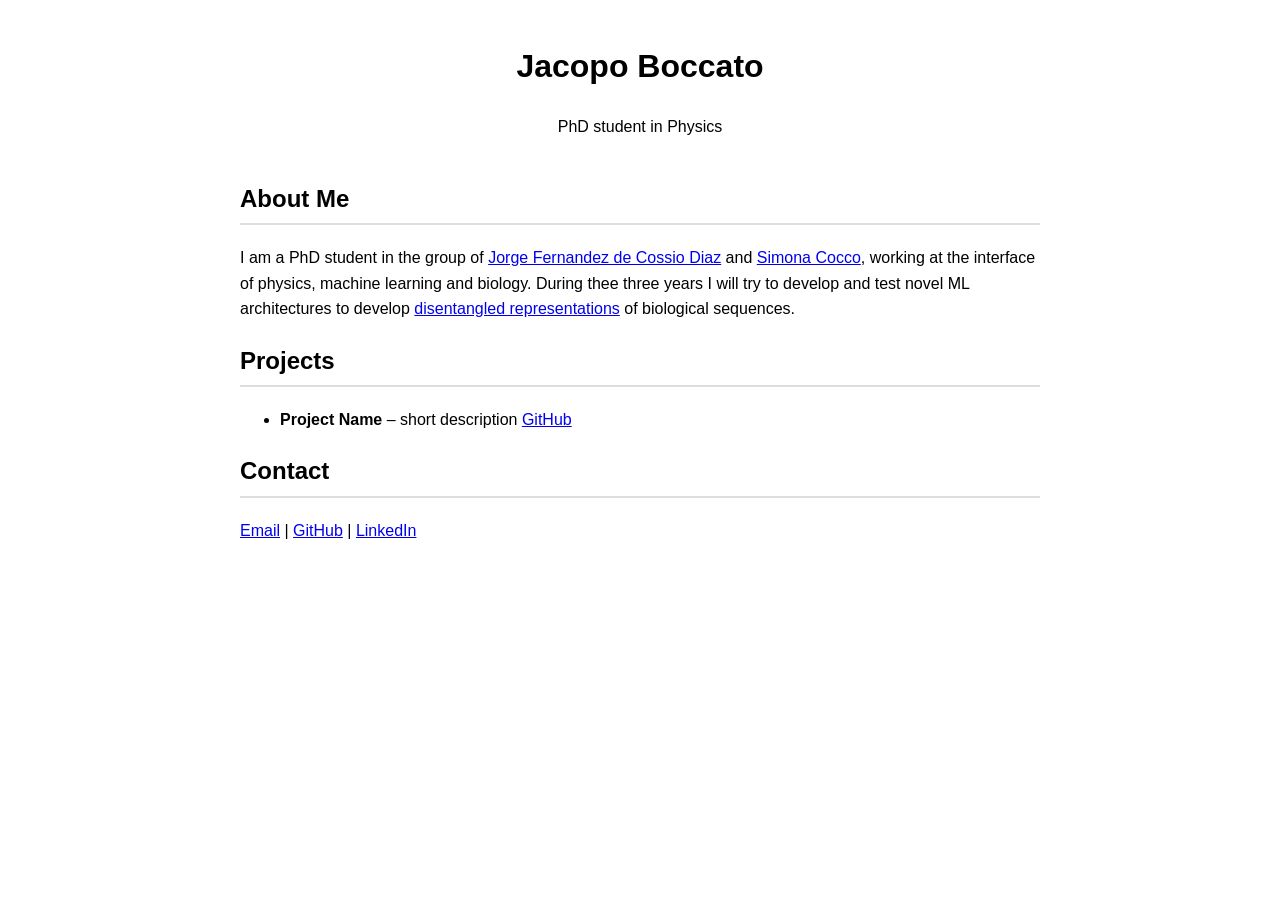
==== index.html @ 8d4b4352 "Fix email link to use 'mailto:' protocol" ====
<!DOCTYPE html>
<html lang="en">
<head>
  <meta charset="UTF-8">
  <title>presentation</title>
  <link rel="stylesheet" href="style.css">
</head>
<body>

  <header>
    <h1>Jacopo Boccato</h1>
    <p>PhD student in Physics</p>
  </header>

  <section>
    <h2>About Me</h2>
    <p>
    I am a PhD student in the group of <a href="https://sites.google.com/view/jorgefdcd">Jorge Fernandez de Cossio Diaz</a> and <a href="http://www.lps.ens.fr/~cocco/">Simona Cocco</a>, working at the interface of physics, 
    machine learning and biology. During thee three years I will try to develop and test novel ML architectures to develop <a href="https://arxiv.org/abs/1305.0445">disentangled representations</a> of biological sequences.
    </p>
  </section>

  <section>
    <h2>Projects</h2>
    <ul>
      <li>
        <strong>Project Name</strong> – short description  
        <a href="https://github.com/yourusername/project">GitHub</a>
      </li>
    </ul>
  </section>

  <section>
    <h2>Contact</h2>
    <p>
      <a href="mailto:jacopo.boccato@gmail.com">Email</a> |
      <a href="https://github.com/JacopoBoccato">GitHub</a> |
      <a href="https://www.linkedin.com/in/jacopo-boccato-a45791238/">LinkedIn</a>
    </p>
  </section>

</body>
</html>
---- style.css ----
body {
  font-family: Arial, sans-serif;
  max-width: 800px;
  margin: auto;
  padding: 20px;
  line-height: 1.6;
}

header {
  text-align: center;
  margin-bottom: 40px;
}

h2 {
  border-bottom: 2px solid #ddd;
  padding-bottom: 5px;
}
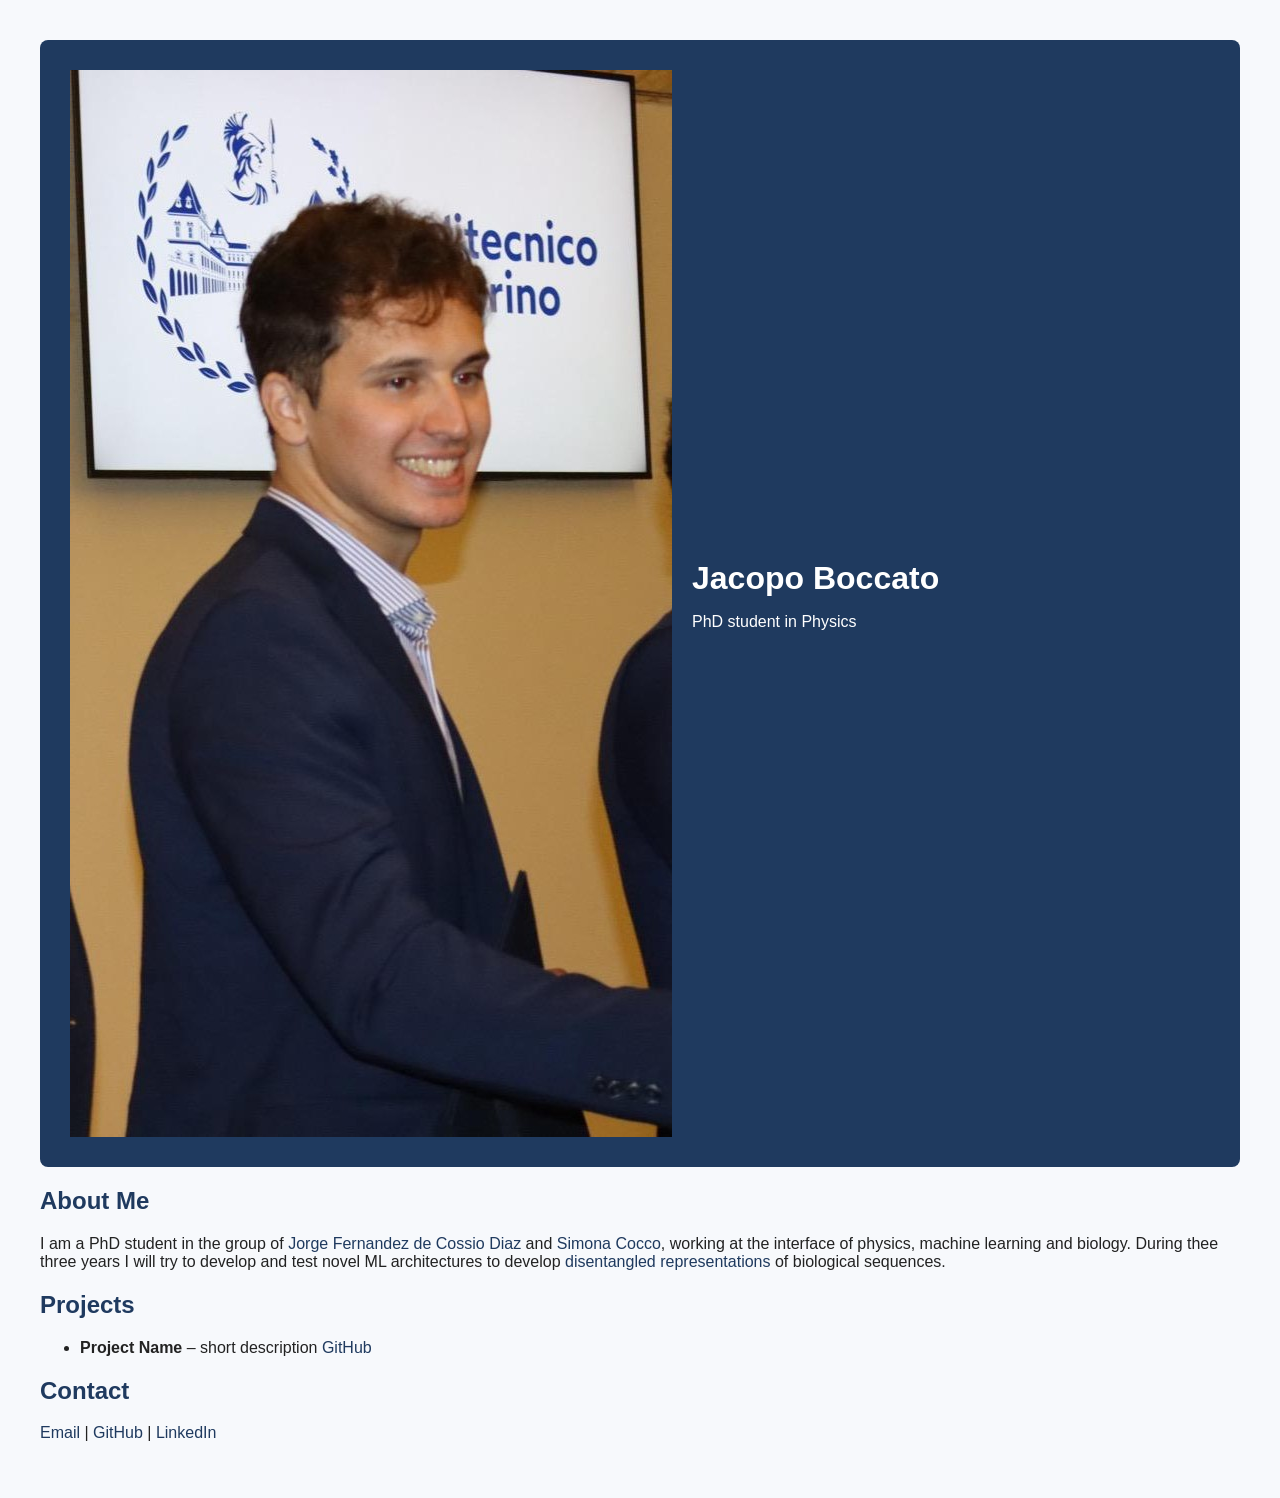
==== commit 4e59524b: "Add colors and research page" ====
--- a/index.html
+++ b/index.html
@@ -8,9 +8,13 @@
 <body>
 
   <header>
+  <img src="images/work_photo.jpg" alt="Photo of Jacopo" class="profile-photo">
+  <div>
     <h1>Jacopo Boccato</h1>
     <p>PhD student in Physics</p>
+  </div>
   </header>
+
 
   <section>
     <h2>About Me</h2>
--- a/style.css
+++ b/style.css
@@ -1,17 +1,34 @@
 body {
   font-family: Arial, sans-serif;
-  max-width: 800px;
-  margin: auto;
-  padding: 20px;
-  line-height: 1.6;
+  margin: 0;
+  padding: 40px;
+  background-color: #f7f9fc;   /* light background */
+  color: #222;                /* main text color */
 }
 
 header {
-  text-align: center;
-  margin-bottom: 40px;
+  display: flex;
+  align-items: center;
+  gap: 20px;
+  background-color: #1f3a5f;  /* dark blue header */
+  color: white;
+  padding: 30px;
+  border-radius: 8px;
+}
+
+header h1 {
+  margin: 0;
+}
+
+a {
+  color: #1f3a5f;
+  text-decoration: none;
+}
+
+a:hover {
+  text-decoration: underline;
 }
 
 h2 {
-  border-bottom: 2px solid #ddd;
-  padding-bottom: 5px;
+  color: #1f3a5f;
 }
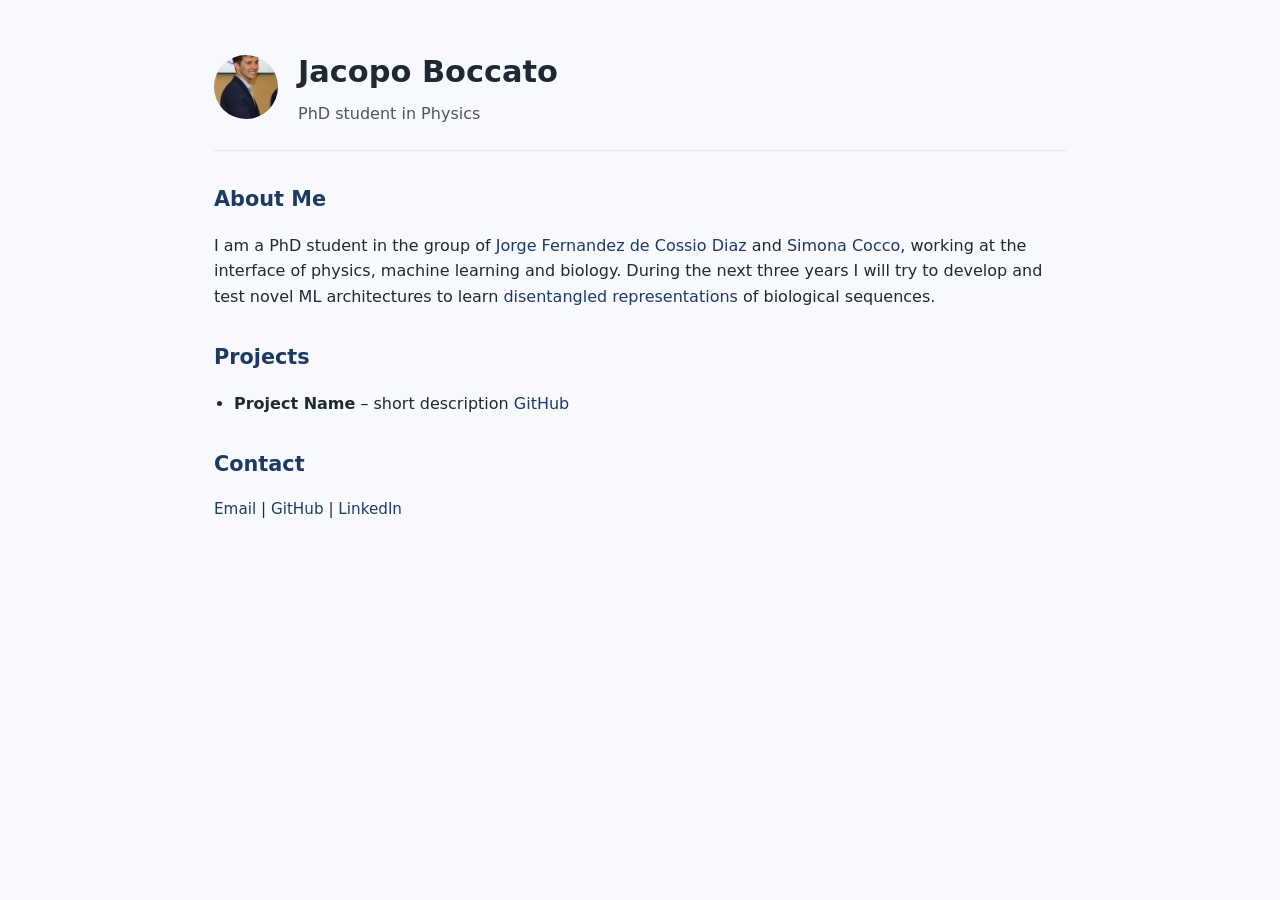
==== commit d69c7eb2: "Improve layout and header design" ====
--- a/index.html
+++ b/index.html
@@ -2,46 +2,56 @@
 <html lang="en">
 <head>
   <meta charset="UTF-8">
-  <title>presentation</title>
+  <title>Jacopo Boccato</title>
   <link rel="stylesheet" href="style.css">
 </head>
 <body>
 
-  <header>
-  <img src="images/work_photo.jpg" alt="Photo of Jacopo" class="profile-photo">
-  <div>
-    <h1>Jacopo Boccato</h1>
-    <p>PhD student in Physics</p>
+  <div class="page">
+
+    <header class="site-header">
+      <img src="images/work_photo.jpg" alt="Photo of Jacopo" class="profile-photo">
+      <div class="header-text">
+        <h1>Jacopo Boccato</h1>
+        <p>PhD student in Physics</p>
+      </div>
+    </header>
+
+    <section>
+      <h2>About Me</h2>
+      <p>
+        I am a PhD student in the group of
+        <a href="https://sites.google.com/view/jorgefdcd">Jorge Fernandez de Cossio Diaz</a>
+        and
+        <a href="http://www.lps.ens.fr/~cocco/">Simona Cocco</a>,
+        working at the interface of physics, machine learning and biology.
+        During the next three years I will try to develop and test novel ML
+        architectures to learn
+        <a href="https://arxiv.org/abs/1305.0445">disentangled representations</a>
+        of biological sequences.
+      </p>
+    </section>
+
+    <section>
+      <h2>Projects</h2>
+      <ul class="project-list">
+        <li>
+          <strong>Project Name</strong> – short description
+          <a href="https://github.com/yourusername/project">GitHub</a>
+        </li>
+      </ul>
+    </section>
+
+    <section>
+      <h2>Contact</h2>
+      <p class="contact-links">
+        <a href="mailto:jacopo.boccato@gmail.com">Email</a> |
+        <a href="https://github.com/JacopoBoccato">GitHub</a> |
+        <a href="https://www.linkedin.com/in/jacopo-boccato-a45791238/">LinkedIn</a>
+      </p>
+    </section>
+
   </div>
-  </header>
-
-
-  <section>
-    <h2>About Me</h2>
-    <p>
-    I am a PhD student in the group of <a href="https://sites.google.com/view/jorgefdcd">Jorge Fernandez de Cossio Diaz</a> and <a href="http://www.lps.ens.fr/~cocco/">Simona Cocco</a>, working at the interface of physics, 
-    machine learning and biology. During thee three years I will try to develop and test novel ML architectures to develop <a href="https://arxiv.org/abs/1305.0445">disentangled representations</a> of biological sequences.
-    </p>
-  </section>
-
-  <section>
-    <h2>Projects</h2>
-    <ul>
-      <li>
-        <strong>Project Name</strong> – short description  
-        <a href="https://github.com/yourusername/project">GitHub</a>
-      </li>
-    </ul>
-  </section>
-
-  <section>
-    <h2>Contact</h2>
-    <p>
-      <a href="mailto:jacopo.boccato@gmail.com">Email</a> |
-      <a href="https://github.com/JacopoBoccato">GitHub</a> |
-      <a href="https://www.linkedin.com/in/jacopo-boccato-a45791238/">LinkedIn</a>
-    </p>
-  </section>
 
 </body>
 </html>
--- a/style.css
+++ b/style.css
@@ -1,25 +1,68 @@
-body {
-  font-family: Arial, sans-serif;
-  margin: 0;
-  padding: 40px;
-  background-color: #f7f9fc;   /* light background */
-  color: #222;                /* main text color */
+/* ---------- Base ---------- */
+* {
+  box-sizing: border-box;
 }
 
-header {
+body {
+  margin: 0;
+  background-color: #f7f9fc;
+  color: #1f2933;
+  font-family: system-ui, -apple-system, BlinkMacSystemFont,
+               "Segoe UI", Roboto, sans-serif;
+  line-height: 1.6;
+}
+
+/* ---------- Page container ---------- */
+.page {
+  max-width: 900px;
+  margin: 0 auto;
+  padding: 48px 24px;
+}
+
+/* ---------- Header ---------- */
+.site-header {
   display: flex;
   align-items: center;
   gap: 20px;
-  background-color: #1f3a5f;  /* dark blue header */
-  color: white;
-  padding: 30px;
-  border-radius: 8px;
+
+  padding-bottom: 24px;
+  margin-bottom: 32px;
+  border-bottom: 1px solid #e5e7eb;
 }
 
-header h1 {
-  margin: 0;
+.profile-photo {
+  width: 64px;          /* <<< controlled size */
+  height: 64px;
+  border-radius: 50%;
+  object-fit: cover;
+  flex-shrink: 0;
 }
 
+.header-text h1 {
+  margin: 0;
+  font-size: 1.9rem;
+  font-weight: 600;
+}
+
+.header-text p {
+  margin: 4px 0 0;
+  color: #4b5563;
+  font-size: 1rem;
+}
+
+/* ---------- Sections ---------- */
+section {
+  margin-bottom: 32px;
+}
+
+h2 {
+  margin-bottom: 12px;
+  font-size: 1.3rem;
+  font-weight: 600;
+  color: #1f3a5f;
+}
+
+/* ---------- Links ---------- */
 a {
   color: #1f3a5f;
   text-decoration: none;
@@ -29,6 +72,11 @@
   text-decoration: underline;
 }
 
-h2 {
-  color: #1f3a5f;
+/* ---------- Lists ---------- */
+.project-list {
+  padding-left: 20px;
 }
+
+.contact-links {
+  font-size: 0.95rem;
+}
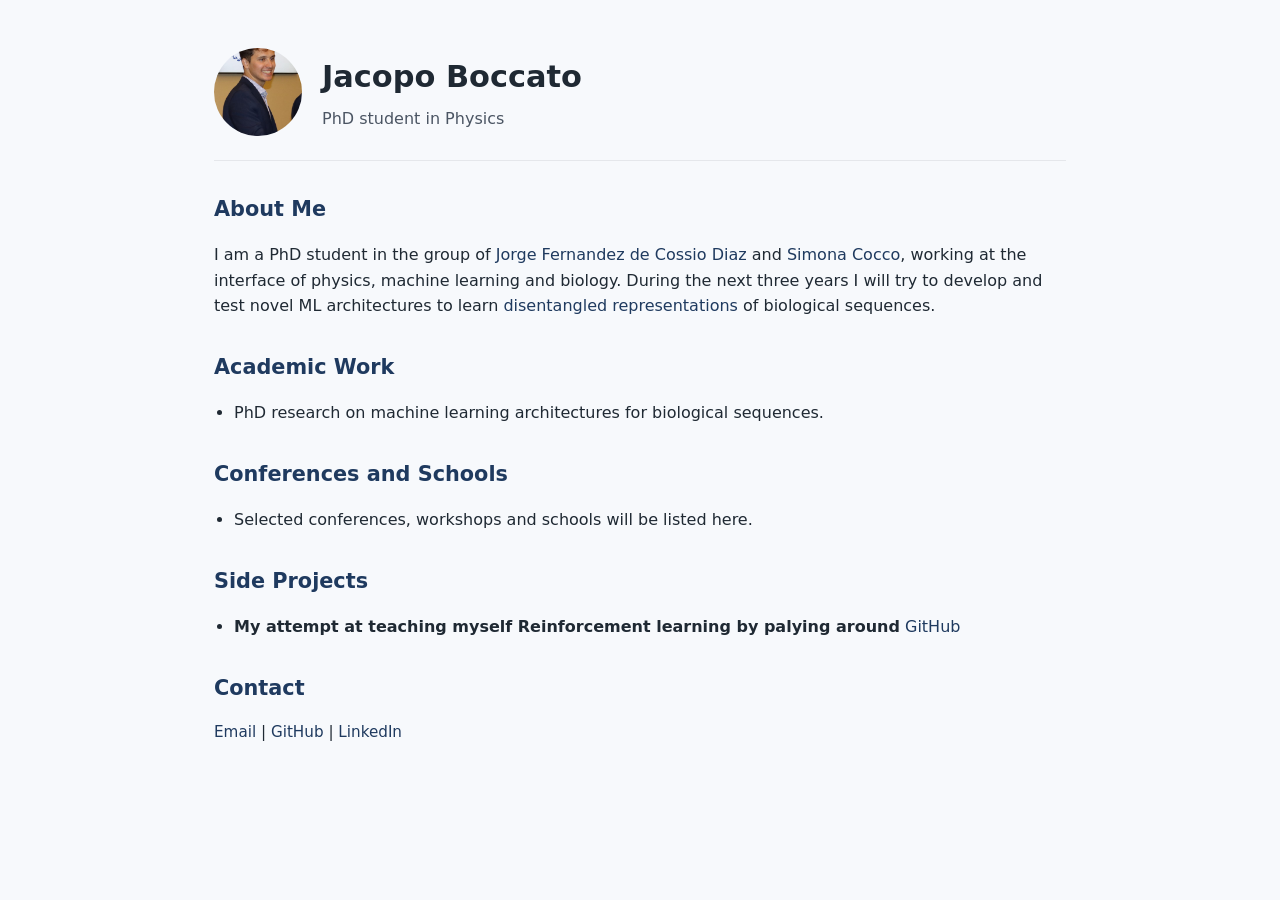
==== commit d0464d91: "Update website sections" ====
--- a/index.html
+++ b/index.html
@@ -33,11 +33,25 @@
     </section>
 
     <section>
-      <h2>Projects</h2>
+      <h2>Academic Work</h2>
+      <ul class="section-list">
+        <li>PhD research on machine learning architectures for biological sequences.</li>
+      </ul>
+    </section>
+
+    <section>
+      <h2>Conferences and Schools</h2>
+      <ul class="section-list">
+        <li>Selected conferences, workshops and schools will be listed here.</li>
+      </ul>
+    </section>
+
+    <section>
+      <h2>Side Projects</h2>
       <ul class="project-list">
         <li>
-          <strong>Project Name</strong> – short description
-          <a href="https://github.com/yourusername/project">GitHub</a>
+          <strong>My attempt at teaching myself Reinforcement learning by palying around</strong>
+          <a href="https://github.com/JacopoBoccato/Alpha1010-#">GitHub</a>
         </li>
       </ul>
     </section>
--- a/style.css
+++ b/style.css
@@ -31,8 +31,8 @@
 }
 
 .profile-photo {
-  width: 64px;          /* <<< controlled size */
-  height: 64px;
+  width: 88px;          /* <<< controlled size */
+  height: 88px;
   border-radius: 50%;
   object-fit: cover;
   flex-shrink: 0;
@@ -73,6 +73,7 @@
 }
 
 /* ---------- Lists ---------- */
+.section-list,
 .project-list {
   padding-left: 20px;
 }
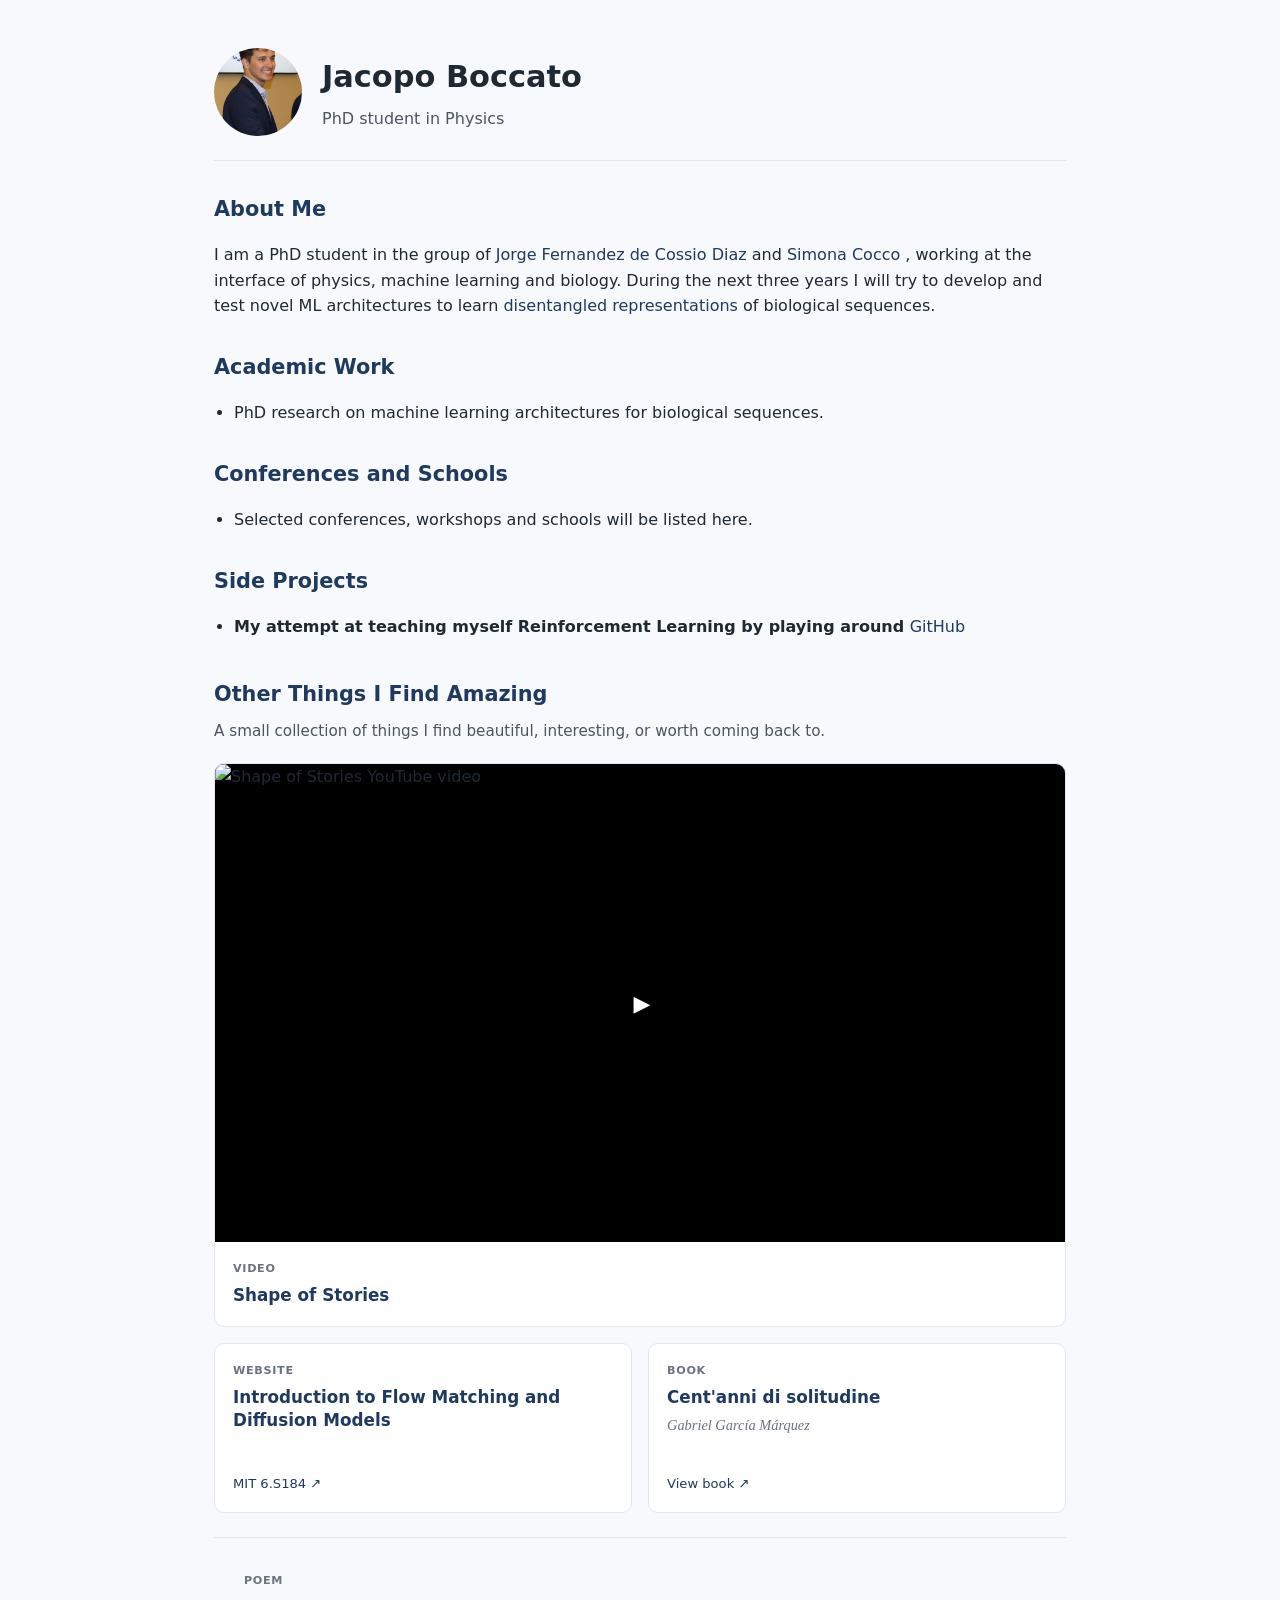
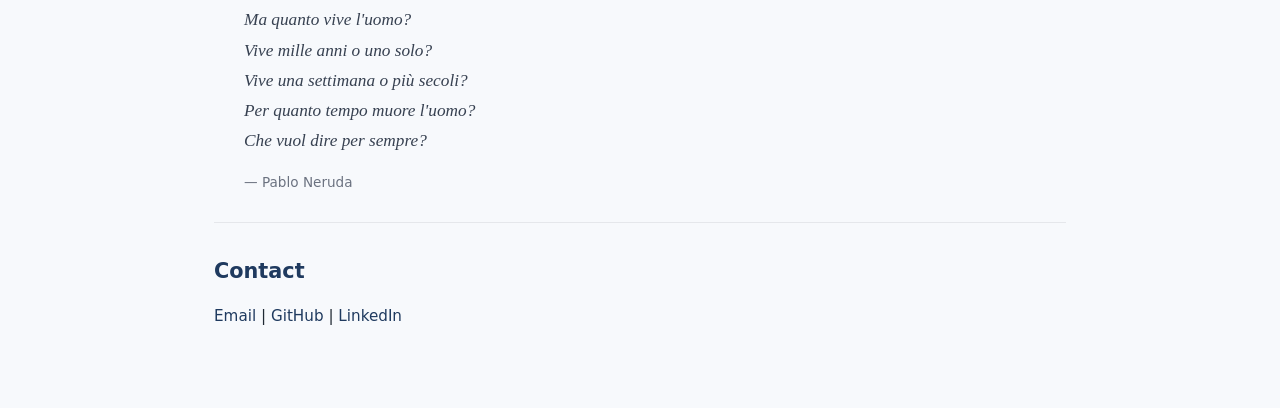
==== commit fb5190ad: "Add Other Things I Find Amazing section" ====
--- a/index.html
+++ b/index.html
@@ -1,71 +1,340 @@
 <!DOCTYPE html>
 <html lang="en">
+
 <head>
   <meta charset="UTF-8">
+  <meta name="viewport" content="width=device-width, initial-scale=1.0">
+
   <title>Jacopo Boccato</title>
+
   <link rel="stylesheet" href="style.css">
 </head>
+
 <body>
 
   <div class="page">
 
+    <!-- =====================================================
+         HEADER
+         ===================================================== -->
+
     <header class="site-header">
-      <img src="images/work_photo.jpg" alt="Photo of Jacopo" class="profile-photo">
+
+      <img
+        src="images/work_photo.jpg"
+        alt="Photo of Jacopo"
+        class="profile-photo"
+      >
+
       <div class="header-text">
         <h1>Jacopo Boccato</h1>
         <p>PhD student in Physics</p>
       </div>
+
     </header>
 
-    <section>
+
+    <!-- =====================================================
+         ABOUT ME
+         ===================================================== -->
+
+    <section>
+
       <h2>About Me</h2>
+
       <p>
         I am a PhD student in the group of
-        <a href="https://sites.google.com/view/jorgefdcd">Jorge Fernandez de Cossio Diaz</a>
+        <a
+          href="https://sites.google.com/view/jorgefdcd"
+          target="_blank"
+          rel="noopener noreferrer"
+        >
+          Jorge Fernandez de Cossio Diaz
+        </a>
         and
-        <a href="http://www.lps.ens.fr/~cocco/">Simona Cocco</a>,
+        <a
+          href="http://www.lps.ens.fr/~cocco/"
+          target="_blank"
+          rel="noopener noreferrer"
+        >
+          Simona Cocco
+        </a>,
         working at the interface of physics, machine learning and biology.
+
         During the next three years I will try to develop and test novel ML
         architectures to learn
-        <a href="https://arxiv.org/abs/1305.0445">disentangled representations</a>
+        <a
+          href="https://arxiv.org/abs/1305.0445"
+          target="_blank"
+          rel="noopener noreferrer"
+        >
+          disentangled representations
+        </a>
         of biological sequences.
       </p>
-    </section>
-
-    <section>
+
+    </section>
+
+
+    <!-- =====================================================
+         ACADEMIC WORK
+         ===================================================== -->
+
+    <section>
+
       <h2>Academic Work</h2>
+
       <ul class="section-list">
-        <li>PhD research on machine learning architectures for biological sequences.</li>
-      </ul>
-    </section>
-
-    <section>
-      <h2>Conferences and Schools</h2>
-      <ul class="section-list">
-        <li>Selected conferences, workshops and schools will be listed here.</li>
-      </ul>
-    </section>
-
-    <section>
-      <h2>Side Projects</h2>
-      <ul class="project-list">
         <li>
-          <strong>My attempt at teaching myself Reinforcement learning by palying around</strong>
-          <a href="https://github.com/JacopoBoccato/Alpha1010-#">GitHub</a>
+          PhD research on machine learning architectures for biological
+          sequences.
         </li>
       </ul>
-    </section>
-
-    <section>
+
+    </section>
+
+
+    <!-- =====================================================
+         CONFERENCES AND SCHOOLS
+         ===================================================== -->
+
+    <section>
+
+      <h2>Conferences and Schools</h2>
+
+      <ul class="section-list">
+        <li>
+          Selected conferences, workshops and schools will be listed here.
+        </li>
+      </ul>
+
+    </section>
+
+
+    <!-- =====================================================
+         SIDE PROJECTS
+         ===================================================== -->
+
+    <section>
+
+      <h2>Side Projects</h2>
+
+      <ul class="project-list">
+
+        <li>
+          <strong>
+            My attempt at teaching myself Reinforcement Learning by playing around
+          </strong>
+
+          <a
+            href="https://github.com/JacopoBoccato/Alpha1010-#"
+            target="_blank"
+            rel="noopener noreferrer"
+          >
+            GitHub
+          </a>
+        </li>
+
+      </ul>
+
+    </section>
+
+
+    <!-- =====================================================
+         OTHER THINGS I FIND AMAZING
+         ===================================================== -->
+
+    <section class="amazing-section">
+
+      <h2>Other Things I Find Amazing</h2>
+
+      <p class="amazing-intro">
+        A small collection of things I find beautiful, interesting, or worth
+        coming back to.
+      </p>
+
+
+      <div class="amazing-grid">
+
+
+        <!-- =================================================
+             SHAPE OF STORIES
+             ================================================= -->
+
+        <a
+          class="amazing-card video-card"
+          href="https://www.youtube.com/watch?v=GOGru_4z1Vc"
+          target="_blank"
+          rel="noopener noreferrer"
+        >
+
+          <div class="youtube-preview">
+
+            <img
+              src="https://img.youtube.com/vi/GOGru_4z1Vc/hqdefault.jpg"
+              alt="Shape of Stories YouTube video"
+            >
+
+            <div class="play-button">
+              ▶
+            </div>
+
+          </div>
+
+          <div class="amazing-card-content">
+
+            <span class="item-type">
+              Video
+            </span>
+
+            <h3>
+              Shape of Stories
+            </h3>
+
+          </div>
+
+        </a>
+
+
+        <!-- =================================================
+             MIT DIFFUSION COURSE
+             ================================================= -->
+
+        <a
+          class="amazing-card simple-card"
+          href="https://diffusion.csail.mit.edu/2026/index.html"
+          target="_blank"
+          rel="noopener noreferrer"
+        >
+
+          <div class="amazing-card-content">
+
+            <span class="item-type">
+              Website
+            </span>
+
+            <h3>
+              Introduction to Flow Matching and Diffusion Models
+            </h3>
+
+            <span class="visit-link">
+              MIT 6.S184 ↗
+            </span>
+
+          </div>
+
+        </a>
+
+
+        <!-- =================================================
+             ONE HUNDRED YEARS OF SOLITUDE
+             ================================================= -->
+
+        <a
+          class="amazing-card simple-card"
+          href="https://www.mondadori.it/libri/centanni-di-solitudine-gabriel-garcia-marquez/"
+          target="_blank"
+          rel="noopener noreferrer"
+        >
+
+          <div class="amazing-card-content">
+
+            <span class="item-type">
+              Book
+            </span>
+
+            <h3>
+              Cent'anni di solitudine
+            </h3>
+
+            <span class="card-author">
+              Gabriel García Márquez
+            </span>
+
+            <span class="visit-link">
+              View book ↗
+            </span>
+
+          </div>
+
+        </a>
+
+
+        <!-- =================================================
+             PABLO NERUDA
+             ================================================= -->
+
+        <div class="poem-card">
+
+          <span class="item-type">
+            Poem
+          </span>
+
+          <blockquote>
+
+            <p>
+              Ma quanto vive l'uomo?<br>
+              Vive mille anni o uno solo?<br>
+              Vive una settimana o più secoli?<br>
+              Per quanto tempo muore l'uomo?<br>
+              Che vuol dire per sempre?
+            </p>
+
+          </blockquote>
+
+          <span class="poem-author">
+            — Pablo Neruda
+          </span>
+
+        </div>
+
+
+      </div>
+
+    </section>
+
+
+    <!-- =====================================================
+         CONTACT
+         ===================================================== -->
+
+    <section>
+
       <h2>Contact</h2>
+
       <p class="contact-links">
-        <a href="mailto:jacopo.boccato@gmail.com">Email</a> |
-        <a href="https://github.com/JacopoBoccato">GitHub</a> |
-        <a href="https://www.linkedin.com/in/jacopo-boccato-a45791238/">LinkedIn</a>
+
+        <a href="mailto:jacopo.boccato@gmail.com">
+          Email
+        </a>
+
+        |
+
+        <a
+          href="https://github.com/JacopoBoccato"
+          target="_blank"
+          rel="noopener noreferrer"
+        >
+          GitHub
+        </a>
+
+        |
+
+        <a
+          href="https://www.linkedin.com/in/jacopo-boccato-a45791238/"
+          target="_blank"
+          rel="noopener noreferrer"
+        >
+          LinkedIn
+        </a>
+
       </p>
-    </section>
+
+    </section>
+
 
   </div>
 
 </body>
-</html>
+
+</html>
--- a/style.css
+++ b/style.css
@@ -1,68 +1,105 @@
-/* ---------- Base ---------- */
+/* ==========================================================
+   BASE
+   ========================================================== */
+
 * {
   box-sizing: border-box;
 }
 
 body {
   margin: 0;
+
   background-color: #f7f9fc;
   color: #1f2933;
-  font-family: system-ui, -apple-system, BlinkMacSystemFont,
-               "Segoe UI", Roboto, sans-serif;
+
+  font-family:
+    system-ui,
+    -apple-system,
+    BlinkMacSystemFont,
+    "Segoe UI",
+    Roboto,
+    sans-serif;
+
   line-height: 1.6;
 }
 
-/* ---------- Page container ---------- */
+
+/* ==========================================================
+   PAGE
+   ========================================================== */
+
 .page {
   max-width: 900px;
+
   margin: 0 auto;
   padding: 48px 24px;
 }
 
-/* ---------- Header ---------- */
+
+/* ==========================================================
+   HEADER
+   ========================================================== */
+
 .site-header {
   display: flex;
   align-items: center;
+
   gap: 20px;
 
   padding-bottom: 24px;
   margin-bottom: 32px;
+
   border-bottom: 1px solid #e5e7eb;
 }
 
 .profile-photo {
-  width: 88px;          /* <<< controlled size */
+  width: 88px;
   height: 88px;
+
   border-radius: 50%;
+
   object-fit: cover;
   flex-shrink: 0;
 }
 
 .header-text h1 {
   margin: 0;
+
   font-size: 1.9rem;
   font-weight: 600;
 }
 
 .header-text p {
   margin: 4px 0 0;
+
   color: #4b5563;
+
   font-size: 1rem;
 }
 
-/* ---------- Sections ---------- */
+
+/* ==========================================================
+   SECTIONS
+   ========================================================== */
+
 section {
   margin-bottom: 32px;
 }
 
 h2 {
   margin-bottom: 12px;
+
+  color: #1f3a5f;
+
   font-size: 1.3rem;
   font-weight: 600;
-  color: #1f3a5f;
-}
-
-/* ---------- Links ---------- */
+}
+
+
+/* ==========================================================
+   LINKS
+   ========================================================== */
+
 a {
   color: #1f3a5f;
   text-decoration: none;
@@ -72,7 +109,11 @@
   text-decoration: underline;
 }
 
-/* ---------- Lists ---------- */
+
+/* ==========================================================
+   LISTS
+   ========================================================== */
+
 .section-list,
 .project-list {
   padding-left: 20px;
@@ -81,3 +122,337 @@
 .contact-links {
   font-size: 0.95rem;
 }
+
+
+/* ==========================================================
+   OTHER THINGS I FIND AMAZING
+   ========================================================== */
+
+.amazing-section {
+  margin-top: 38px;
+}
+
+.amazing-intro {
+  max-width: 640px;
+
+  margin-top: -4px;
+  margin-bottom: 20px;
+
+  color: #4b5563;
+
+  font-size: 0.95rem;
+}
+
+
+/* ==========================================================
+   AMAZING GRID
+   ========================================================== */
+
+.amazing-grid {
+  display: grid;
+
+  grid-template-columns: repeat(2, minmax(0, 1fr));
+
+  gap: 16px;
+}
+
+
+/* ==========================================================
+   CARDS
+   ========================================================== */
+
+.amazing-card {
+  overflow: hidden;
+
+  display: flex;
+  flex-direction: column;
+
+  background-color: #ffffff;
+
+  border: 1px solid #e5e7eb;
+  border-radius: 10px;
+
+  color: #1f2933;
+  text-decoration: none;
+
+  transition:
+    transform 0.15s ease,
+    box-shadow 0.15s ease,
+    border-color 0.15s ease;
+}
+
+.amazing-card:hover {
+  transform: translateY(-2px);
+
+  border-color: #cbd5e1;
+
+  box-shadow:
+    0 6px 18px rgba(31, 58, 95, 0.08);
+
+  text-decoration: none;
+}
+
+
+/* ==========================================================
+   CARD CONTENT
+   ========================================================== */
+
+.amazing-card-content {
+  display: flex;
+  flex-direction: column;
+
+  padding: 18px;
+}
+
+.amazing-card h3 {
+  margin: 6px 0 0;
+
+  color: #1f3a5f;
+
+  font-size: 1.05rem;
+  font-weight: 600;
+  line-height: 1.4;
+}
+
+
+/* ==========================================================
+   ITEM TYPE
+   ========================================================== */
+
+.item-type {
+  color: #6b7280;
+
+  font-size: 0.7rem;
+  font-weight: 600;
+
+  text-transform: uppercase;
+  letter-spacing: 0.06em;
+}
+
+
+/* ==========================================================
+   YOUTUBE VIDEO
+   ========================================================== */
+
+.video-card {
+  grid-column: span 2;
+}
+
+.youtube-preview {
+  position: relative;
+
+  width: 100%;
+
+  aspect-ratio: 16 / 9;
+
+  overflow: hidden;
+
+  background-color: #000000;
+}
+
+.youtube-preview img {
+  width: 100%;
+  height: 100%;
+
+  display: block;
+
+  object-fit: cover;
+
+  transition: transform 0.25s ease;
+}
+
+.video-card:hover .youtube-preview img {
+  transform: scale(1.015);
+}
+
+
+/* ==========================================================
+   PLAY BUTTON
+   ========================================================== */
+
+.play-button {
+  position: absolute;
+
+  top: 50%;
+  left: 50%;
+
+  transform: translate(-50%, -50%);
+
+  display: flex;
+  align-items: center;
+  justify-content: center;
+
+  width: 58px;
+  height: 58px;
+
+  padding-left: 4px;
+
+  border-radius: 50%;
+
+  background-color: rgba(0, 0, 0, 0.72);
+
+  color: #ffffff;
+
+  font-size: 22px;
+
+  transition:
+    transform 0.15s ease,
+    background-color 0.15s ease;
+}
+
+.video-card:hover .play-button {
+  transform:
+    translate(-50%, -50%)
+    scale(1.06);
+
+  background-color: rgba(0, 0, 0, 0.84);
+}
+
+
+/* ==========================================================
+   WEBSITE / BOOK CARDS
+   ========================================================== */
+
+.simple-card {
+  min-height: 170px;
+}
+
+.simple-card .amazing-card-content {
+  height: 100%;
+}
+
+
+/* ==========================================================
+   BOOK AUTHOR
+   ========================================================== */
+
+.card-author {
+  margin-top: 5px;
+
+  color: #6b7280;
+
+  font-family: Georgia, "Times New Roman", serif;
+
+  font-size: 0.9rem;
+  font-style: italic;
+}
+
+
+/* ==========================================================
+   CARD LINK
+   ========================================================== */
+
+.visit-link {
+  margin-top: auto;
+  padding-top: 24px;
+
+  color: #1f3a5f;
+
+  font-size: 0.82rem;
+  font-weight: 500;
+}
+
+
+/* ==========================================================
+   POEM
+   ========================================================== */
+
+.poem-card {
+  grid-column: span 2;
+
+  margin-top: 8px;
+  padding: 28px 30px;
+
+  border-top: 1px solid #e5e7eb;
+  border-bottom: 1px solid #e5e7eb;
+}
+
+.poem-card blockquote {
+  margin: 14px 0 12px;
+}
+
+.poem-card blockquote p {
+  margin: 0;
+
+  color: #374151;
+
+  font-family:
+    Georgia,
+    "Times New Roman",
+    serif;
+
+  font-size: 1.08rem;
+  font-style: italic;
+
+  line-height: 1.75;
+}
+
+.poem-author {
+  color: #6b7280;
+
+  font-size: 0.85rem;
+}
+
+
+/* ==========================================================
+   MOBILE
+   ========================================================== */
+
+@media (max-width: 650px) {
+
+  .page {
+    padding: 32px 20px;
+  }
+
+  .amazing-grid {
+    grid-template-columns: 1fr;
+  }
+
+  .video-card {
+    grid-column: span 1;
+  }
+
+  .poem-card {
+    grid-column: span 1;
+
+    padding: 24px 4px;
+  }
+
+  .simple-card {
+    min-height: auto;
+  }
+
+}
+
+
+/* ==========================================================
+   SMALL MOBILE
+   ========================================================== */
+
+@media (max-width: 480px) {
+
+  .site-header {
+    gap: 16px;
+  }
+
+  .profile-photo {
+    width: 76px;
+    height: 76px;
+  }
+
+  .header-text h1 {
+    font-size: 1.65rem;
+  }
+
+  .play-button {
+    width: 50px;
+    height: 50px;
+
+    font-size: 19px;
+  }
+
+  .poem-card blockquote p {
+    font-size: 1rem;
+  }
+
+}
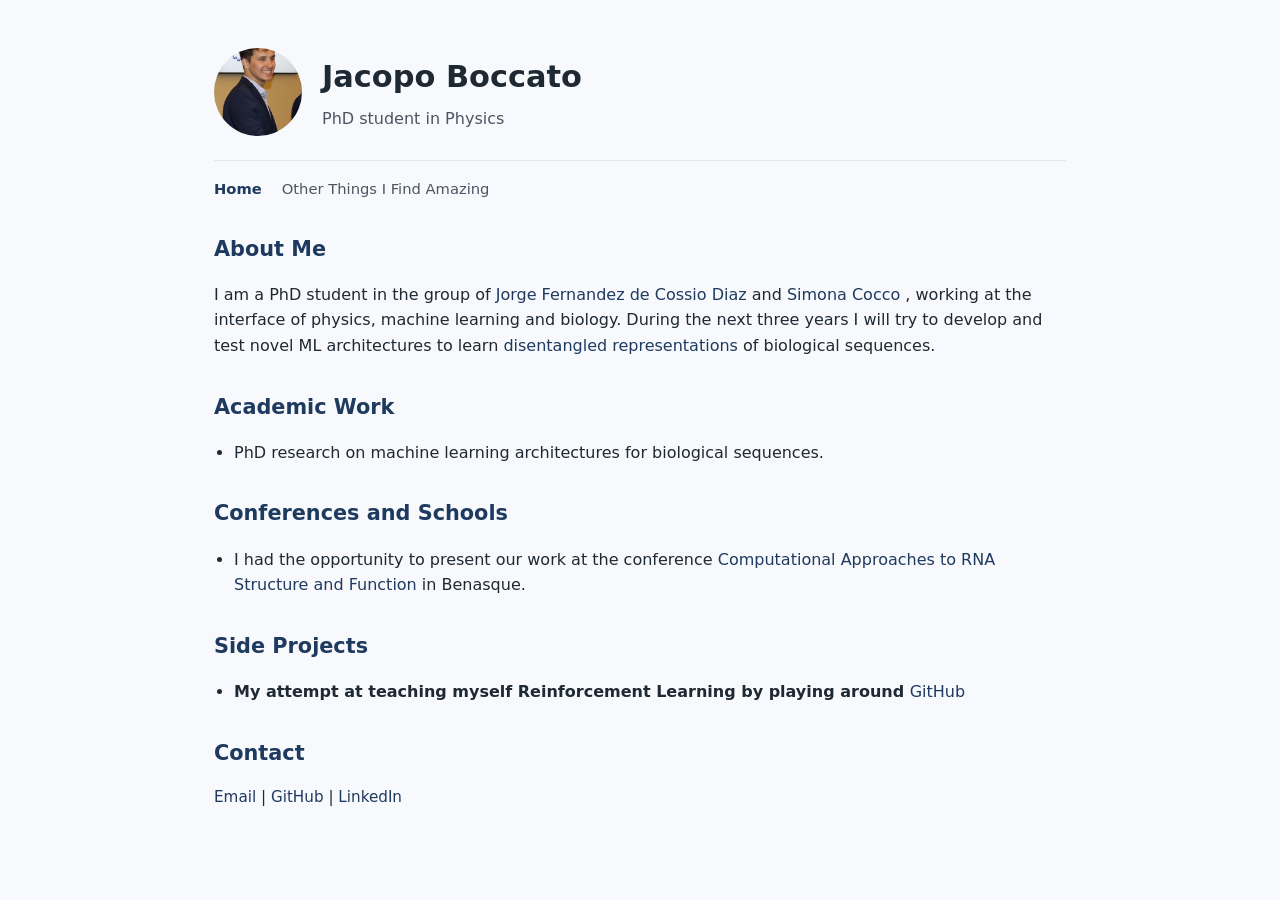
==== commit 498c8e8b: "Update conference and split interests page" ====
--- a/index.html
+++ b/index.html
@@ -32,6 +32,11 @@
       </div>
 
     </header>
+
+    <nav class="site-nav" aria-label="Primary navigation">
+      <a href="index.html" aria-current="page">Home</a>
+      <a href="other-things.html">Other Things I Find Amazing</a>
+    </nav>
 
 
     <!-- =====================================================
@@ -104,7 +109,15 @@
 
       <ul class="section-list">
         <li>
-          Selected conferences, workshops and schools will be listed here.
+          I had the opportunity to present our work at the conference
+          <a
+            href="https://benasque.org/2026rna/"
+            target="_blank"
+            rel="noopener noreferrer"
+          >
+            Computational Approaches to RNA Structure and Function
+          </a>
+          in Benasque.
         </li>
       </ul>
 
@@ -136,160 +149,6 @@
         </li>
 
       </ul>
-
-    </section>
-
-
-    <!-- =====================================================
-         OTHER THINGS I FIND AMAZING
-         ===================================================== -->
-
-    <section class="amazing-section">
-
-      <h2>Other Things I Find Amazing</h2>
-
-      <p class="amazing-intro">
-        A small collection of things I find beautiful, interesting, or worth
-        coming back to.
-      </p>
-
-
-      <div class="amazing-grid">
-
-
-        <!-- =================================================
-             SHAPE OF STORIES
-             ================================================= -->
-
-        <a
-          class="amazing-card video-card"
-          href="https://www.youtube.com/watch?v=GOGru_4z1Vc"
-          target="_blank"
-          rel="noopener noreferrer"
-        >
-
-          <div class="youtube-preview">
-
-            <img
-              src="https://img.youtube.com/vi/GOGru_4z1Vc/hqdefault.jpg"
-              alt="Shape of Stories YouTube video"
-            >
-
-            <div class="play-button">
-              ▶
-            </div>
-
-          </div>
-
-          <div class="amazing-card-content">
-
-            <span class="item-type">
-              Video
-            </span>
-
-            <h3>
-              Shape of Stories
-            </h3>
-
-          </div>
-
-        </a>
-
-
-        <!-- =================================================
-             MIT DIFFUSION COURSE
-             ================================================= -->
-
-        <a
-          class="amazing-card simple-card"
-          href="https://diffusion.csail.mit.edu/2026/index.html"
-          target="_blank"
-          rel="noopener noreferrer"
-        >
-
-          <div class="amazing-card-content">
-
-            <span class="item-type">
-              Website
-            </span>
-
-            <h3>
-              Introduction to Flow Matching and Diffusion Models
-            </h3>
-
-            <span class="visit-link">
-              MIT 6.S184 ↗
-            </span>
-
-          </div>
-
-        </a>
-
-
-        <!-- =================================================
-             ONE HUNDRED YEARS OF SOLITUDE
-             ================================================= -->
-
-        <a
-          class="amazing-card simple-card"
-          href="https://www.mondadori.it/libri/centanni-di-solitudine-gabriel-garcia-marquez/"
-          target="_blank"
-          rel="noopener noreferrer"
-        >
-
-          <div class="amazing-card-content">
-
-            <span class="item-type">
-              Book
-            </span>
-
-            <h3>
-              Cent'anni di solitudine
-            </h3>
-
-            <span class="card-author">
-              Gabriel García Márquez
-            </span>
-
-            <span class="visit-link">
-              View book ↗
-            </span>
-
-          </div>
-
-        </a>
-
-
-        <!-- =================================================
-             PABLO NERUDA
-             ================================================= -->
-
-        <div class="poem-card">
-
-          <span class="item-type">
-            Poem
-          </span>
-
-          <blockquote>
-
-            <p>
-              Ma quanto vive l'uomo?<br>
-              Vive mille anni o uno solo?<br>
-              Vive una settimana o più secoli?<br>
-              Per quanto tempo muore l'uomo?<br>
-              Che vuol dire per sempre?
-            </p>
-
-          </blockquote>
-
-          <span class="poem-author">
-            — Pablo Neruda
-          </span>
-
-        </div>
-
-
-      </div>
 
     </section>
 
@@ -337,4 +196,4 @@
 
 </body>
 
-</html>+</html>
--- a/style.css
+++ b/style.css
@@ -79,6 +79,29 @@
 
 
 /* ==========================================================
+   NAVIGATION
+   ========================================================== */
+
+.site-nav {
+  display: flex;
+  flex-wrap: wrap;
+  gap: 8px 20px;
+
+  margin: -16px 0 32px;
+}
+
+.site-nav a {
+  color: #4b5563;
+  font-size: 0.92rem;
+}
+
+.site-nav a[aria-current="page"] {
+  color: #1f3a5f;
+  font-weight: 600;
+}
+
+
+/* ==========================================================
    SECTIONS
    ========================================================== */
 
@@ -455,4 +478,4 @@
     font-size: 1rem;
   }
 
-}+}
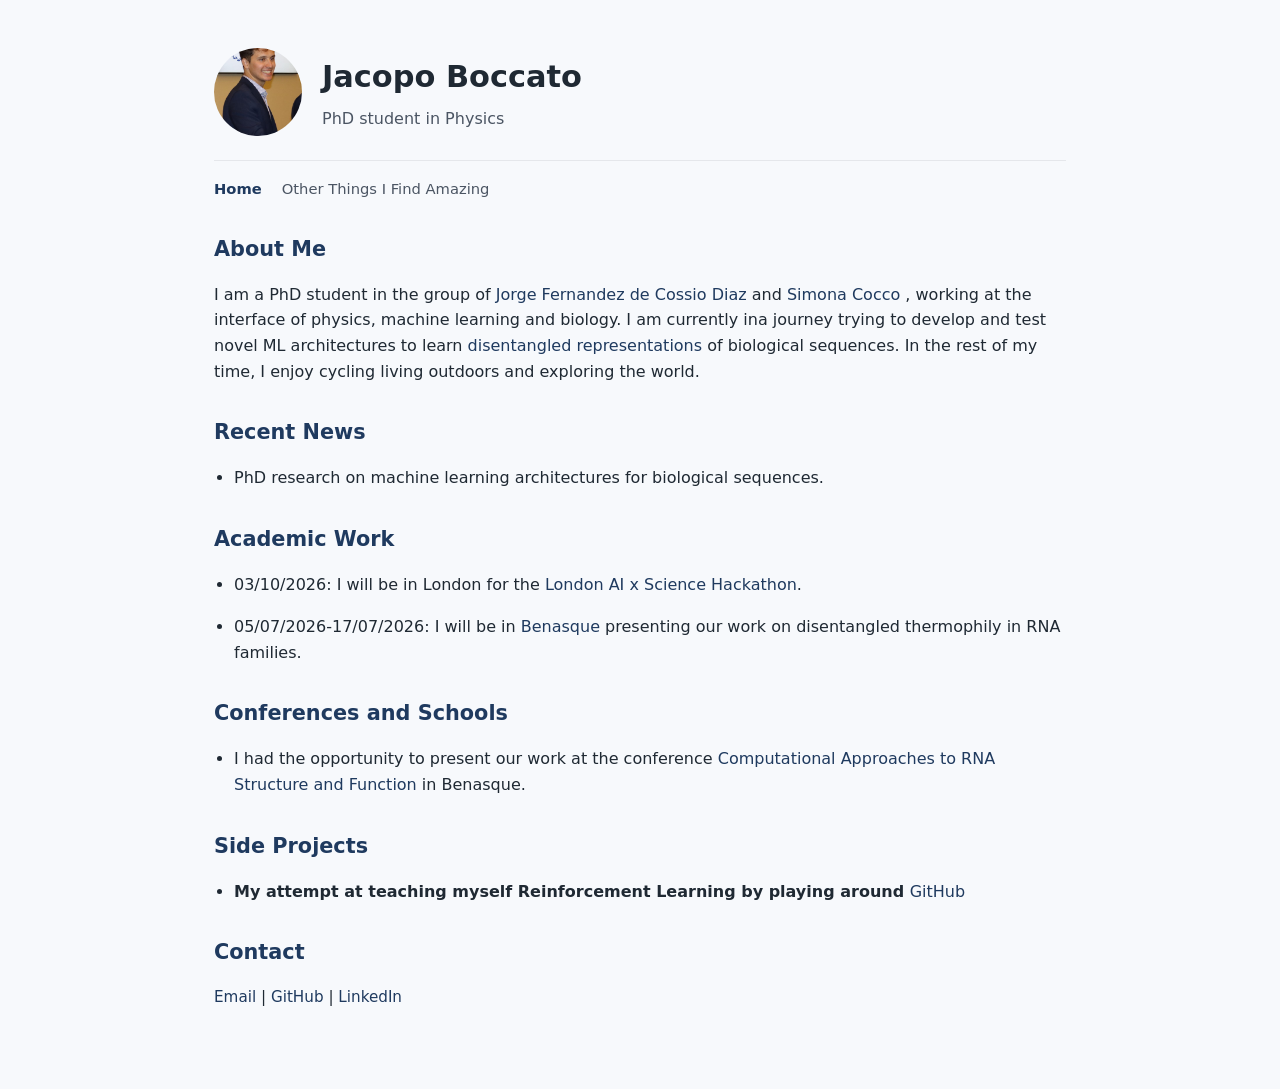
==== commit 0e5aceaf: "Updates" ====
--- a/index.html
+++ b/index.html
@@ -66,7 +66,7 @@
         </a>,
         working at the interface of physics, machine learning and biology.
 
-        During the next three years I will try to develop and test novel ML
+        I am currently ina journey trying to develop and test novel ML
         architectures to learn
         <a
           href="https://arxiv.org/abs/1305.0445"
@@ -76,18 +76,19 @@
           disentangled representations
         </a>
         of biological sequences.
+        In the rest of my time, I enjoy cycling living outdoors and exploring the world.
       </p>
 
     </section>
 
 
     <!-- =====================================================
-         ACADEMIC WORK
-         ===================================================== -->
-
-    <section>
-
-      <h2>Academic Work</h2>
+         NEWS
+         ===================================================== -->
+
+    <section>
+
+      <h2>Recent News</h2>
 
       <ul class="section-list">
         <li>
@@ -96,6 +97,27 @@
         </li>
       </ul>
 
+    </section>
+
+
+    <!-- =====================================================
+         ACADEMIC WORK
+         ===================================================== -->
+
+    <section>
+
+      <h2>Academic Work</h2>
+
+      <ul class="section-list">
+        <li>
+          03/10/2026: I will be in London for the <a href="https://www.deep-tech-week.com/london-2026/events/london-ai-x-science-hackathon-2026" target="_blank" rel="noopener noreferrer">London AI x Science Hackathon</a>.
+        </li>
+      </ul>
+      <ul class="section-list">
+        <li>
+          05/07/2026-17/07/2026: I will be in <a href="https://benasque.org/2026rna/" target="_blank" rel="noopener noreferrer">Benasque</a> presenting our work on disentangled thermophily in RNA families.
+        </li>
+      </ul>
     </section>
 
 
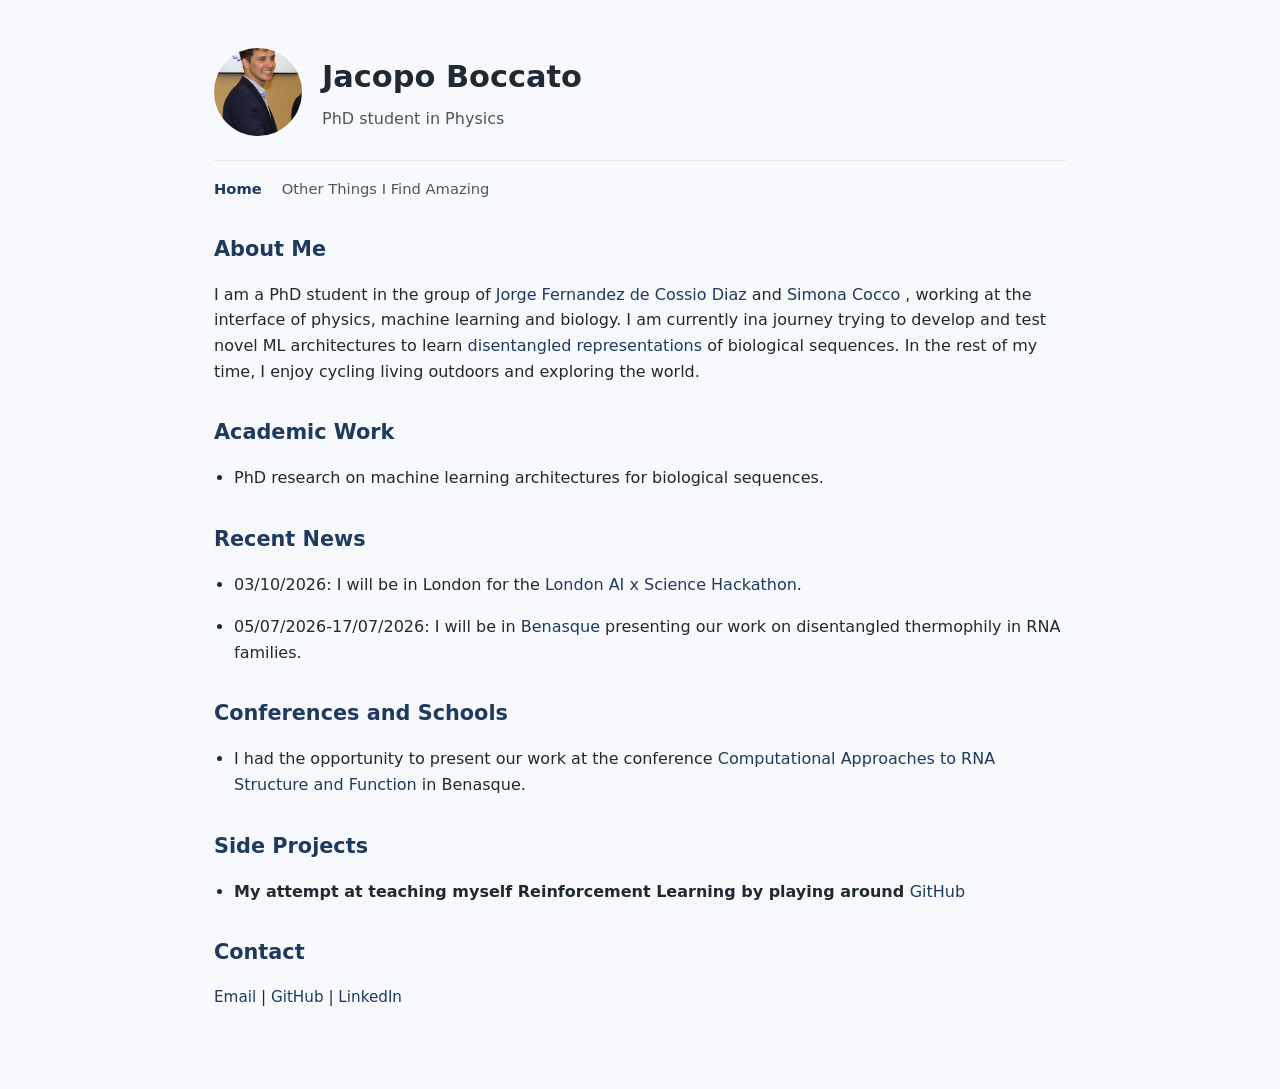
==== commit 134029ca: "fix" ====
--- a/index.html
+++ b/index.html
@@ -88,7 +88,7 @@
 
     <section>
 
-      <h2>Recent News</h2>
+      <h2>Academic Work</h2>
 
       <ul class="section-list">
         <li>
@@ -106,7 +106,7 @@
 
     <section>
 
-      <h2>Academic Work</h2>
+      <h2>Recent News</h2>
 
       <ul class="section-list">
         <li>
